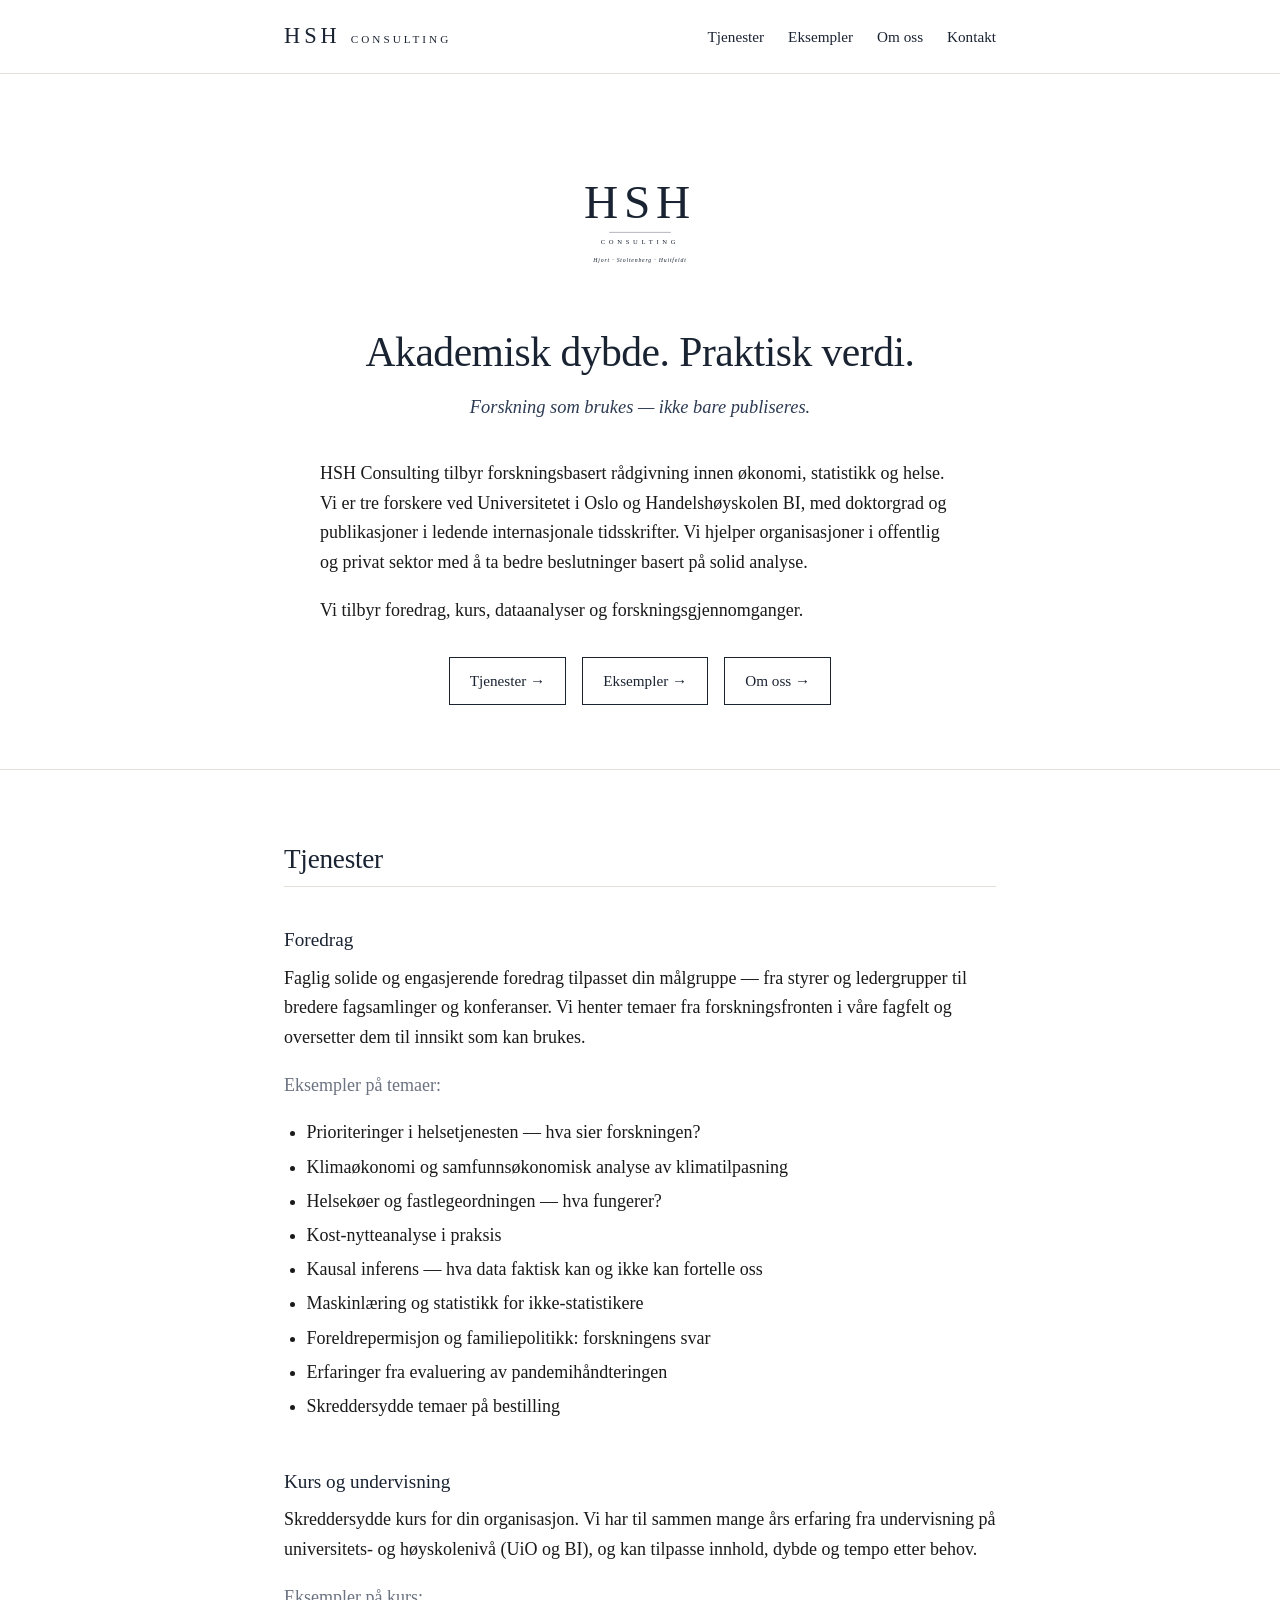
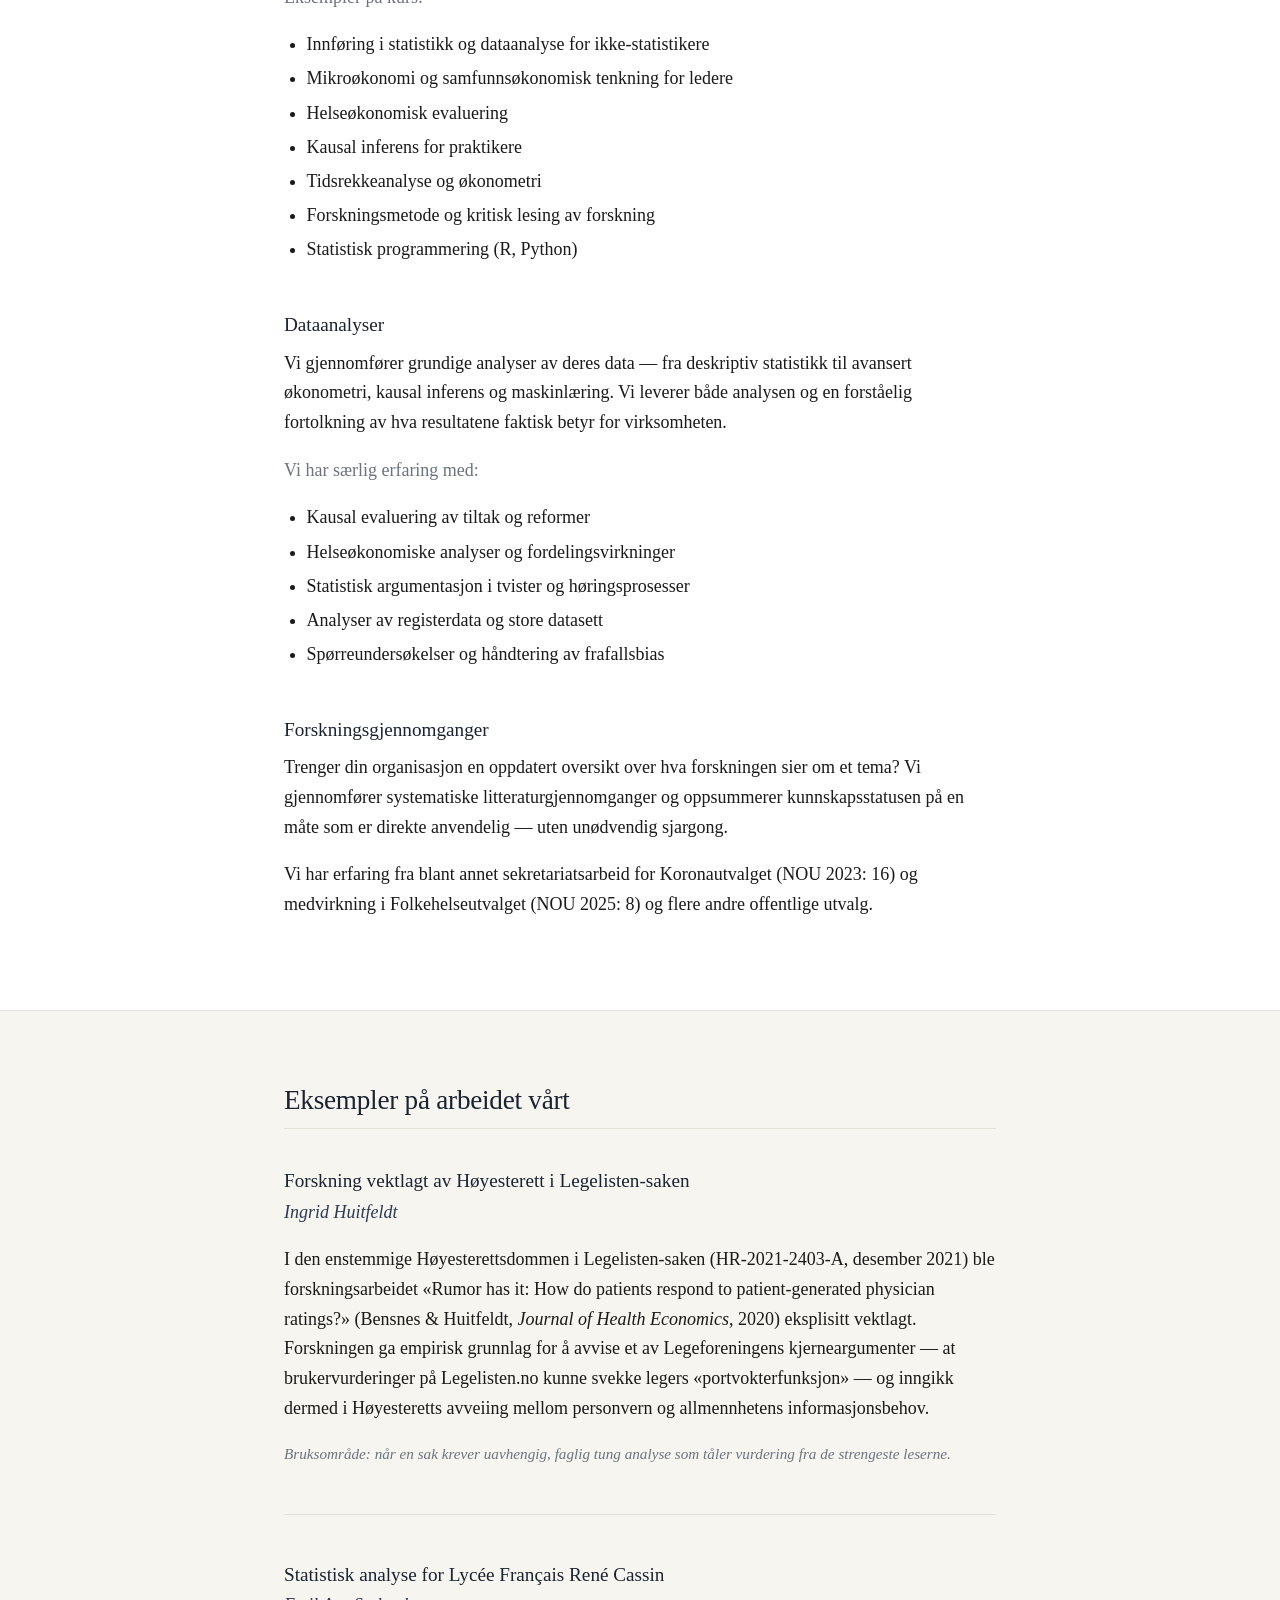
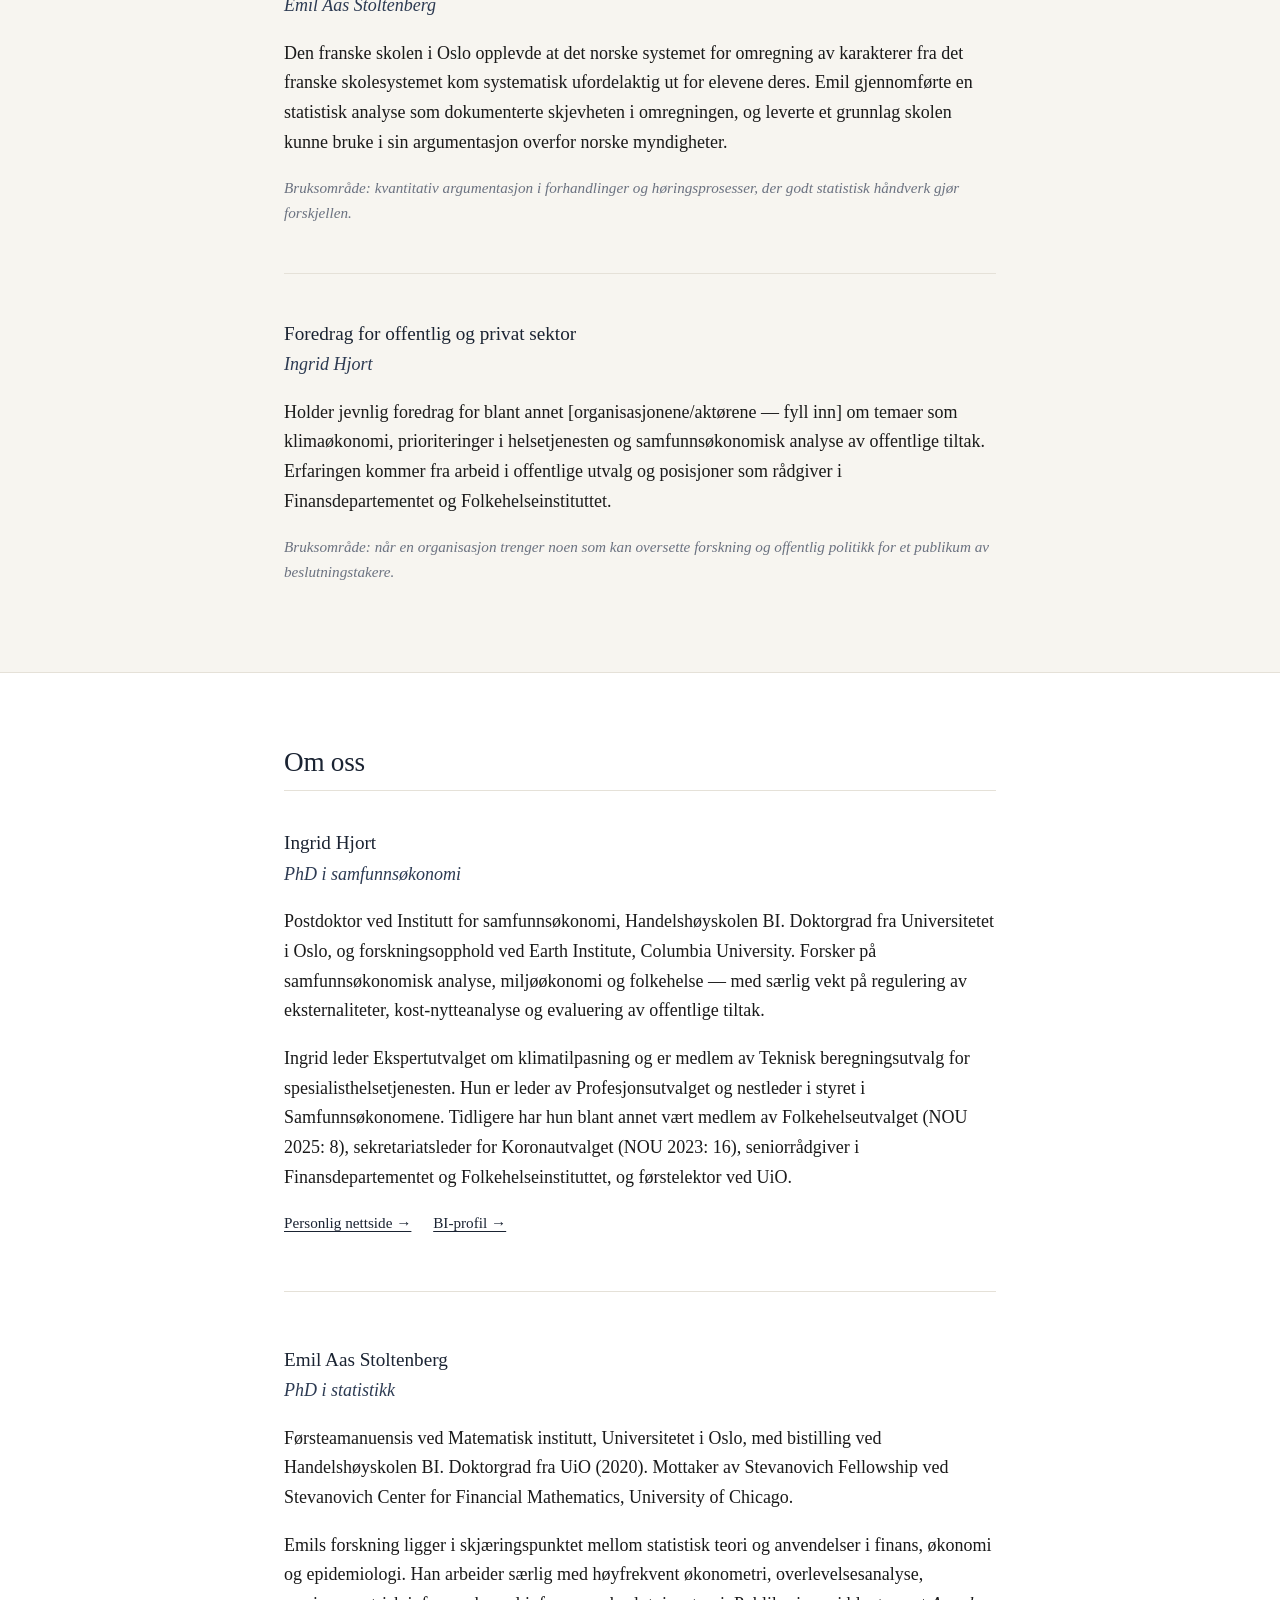
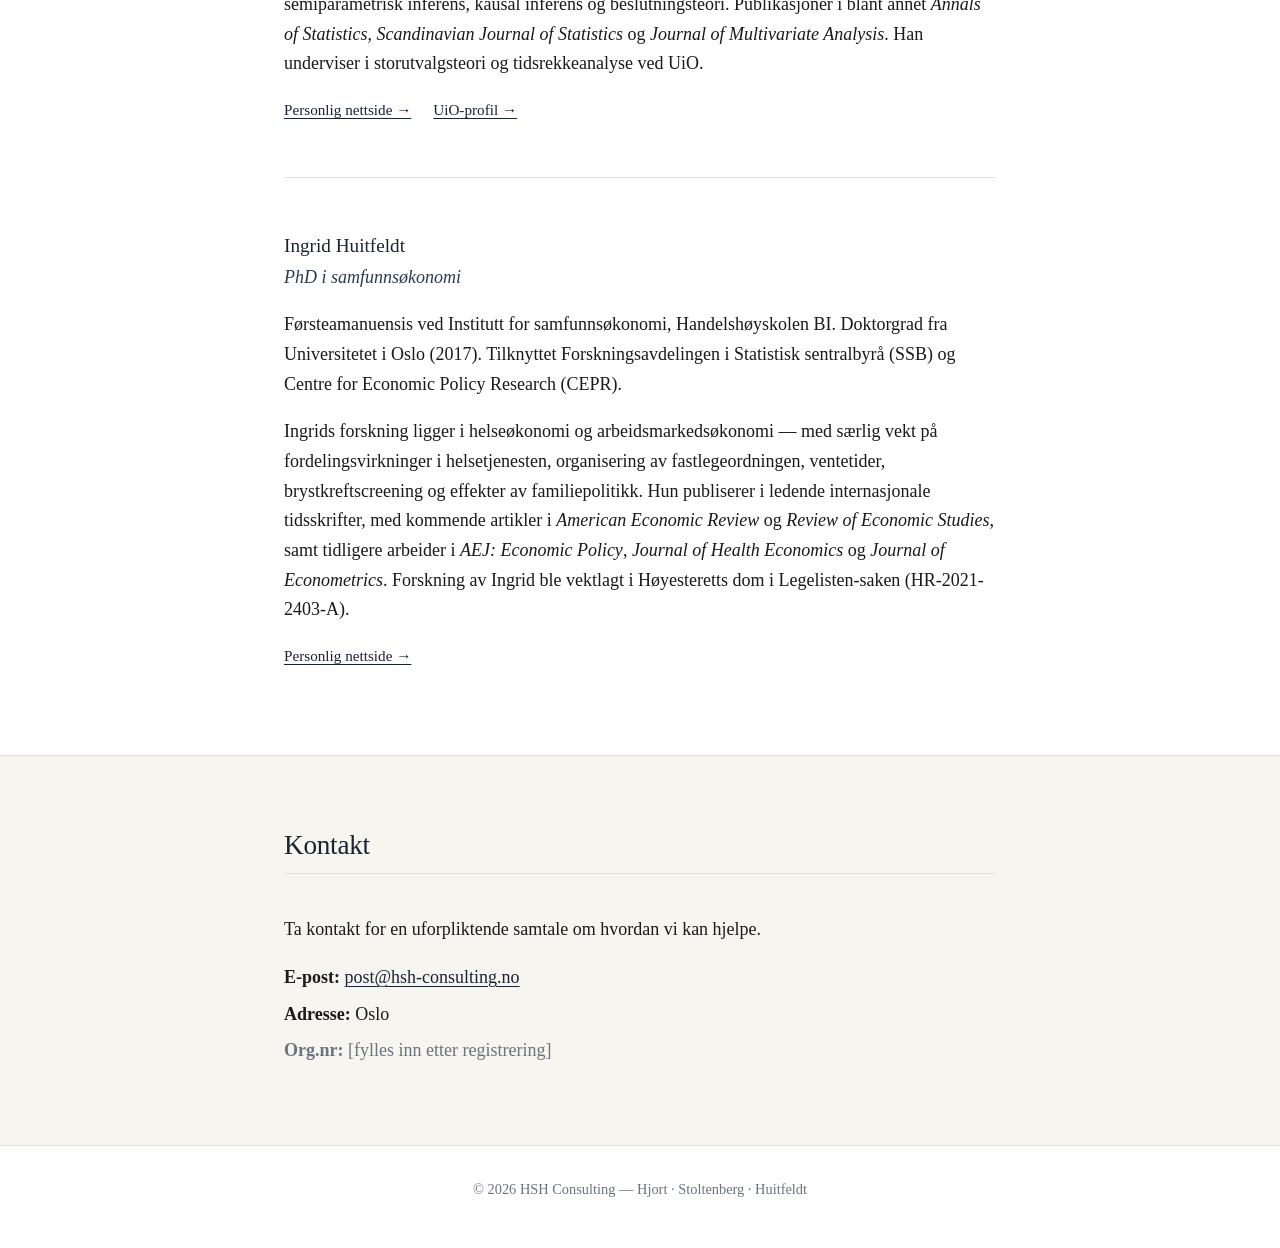
==== index.html @ 367a3dad "Add files via upload" ====
<!DOCTYPE html>
<html lang="nb">
<head>
<meta charset="UTF-8">
<meta name="viewport" content="width=device-width, initial-scale=1.0">
<title>HSH Consulting — Akademisk dybde. Praktisk verdi.</title>
<meta name="description" content="HSH Consulting tilbyr forskningsbasert rådgivning innen økonomi, statistikk og helse. Foredrag, kurs, dataanalyser og forskningsgjennomganger.">
<link rel="stylesheet" href="style.css">
</head>
<body>

<header class="site-header">
  <div class="container header-inner">
    <a href="#top" class="brand" aria-label="HSH Consulting">
      <span class="brand-mark">HSH</span>
      <span class="brand-sub">CONSULTING</span>
    </a>
    <nav class="site-nav" aria-label="Hovedmeny">
      <a href="#tjenester">Tjenester</a>
      <a href="#eksempler">Eksempler</a>
      <a href="#om-oss">Om oss</a>
      <a href="#kontakt">Kontakt</a>
    </nav>
  </div>
</header>

<main id="top">

  <section class="hero">
    <div class="container">
      <img src="hsh-logo.svg" alt="HSH Consulting" class="hero-logo">
      <h1>Akademisk dybde. Praktisk verdi.</h1>
      <p class="hero-sub">Forskning som brukes — ikke bare publiseres.</p>
      <p class="hero-lede">
        HSH Consulting tilbyr forskningsbasert rådgivning innen økonomi, statistikk og helse. Vi er tre forskere ved Universitetet i Oslo og Handelshøyskolen BI, med doktorgrad og publikasjoner i ledende internasjonale tidsskrifter. Vi hjelper organisasjoner i offentlig og privat sektor med å ta bedre beslutninger basert på solid analyse.
      </p>
      <p class="hero-lede">
        Vi tilbyr foredrag, kurs, dataanalyser og forskningsgjennomganger.
      </p>
      <div class="hero-actions">
        <a class="btn" href="#tjenester">Tjenester →</a>
        <a class="btn" href="#eksempler">Eksempler →</a>
        <a class="btn" href="#om-oss">Om oss →</a>
      </div>
    </div>
  </section>

  <section id="tjenester" class="section">
    <div class="container">
      <h2>Tjenester</h2>

      <div class="service">
        <h3>Foredrag</h3>
        <p>Faglig solide og engasjerende foredrag tilpasset din målgruppe — fra styrer og ledergrupper til bredere fagsamlinger og konferanser. Vi henter temaer fra forskningsfronten i våre fagfelt og oversetter dem til innsikt som kan brukes.</p>
        <p class="muted">Eksempler på temaer:</p>
        <ul>
          <li>Prioriteringer i helsetjenesten — hva sier forskningen?</li>
          <li>Klimaøkonomi og samfunnsøkonomisk analyse av klimatilpasning</li>
          <li>Helsekøer og fastlegeordningen — hva fungerer?</li>
          <li>Kost-nytteanalyse i praksis</li>
          <li>Kausal inferens — hva data faktisk kan og ikke kan fortelle oss</li>
          <li>Maskinlæring og statistikk for ikke-statistikere</li>
          <li>Foreldrepermisjon og familiepolitikk: forskningens svar</li>
          <li>Erfaringer fra evaluering av pandemihåndteringen</li>
          <li>Skreddersydde temaer på bestilling</li>
        </ul>
      </div>

      <div class="service">
        <h3>Kurs og undervisning</h3>
        <p>Skreddersydde kurs for din organisasjon. Vi har til sammen mange års erfaring fra undervisning på universitets- og høyskolenivå (UiO og BI), og kan tilpasse innhold, dybde og tempo etter behov.</p>
        <p class="muted">Eksempler på kurs:</p>
        <ul>
          <li>Innføring i statistikk og dataanalyse for ikke-statistikere</li>
          <li>Mikroøkonomi og samfunnsøkonomisk tenkning for ledere</li>
          <li>Helseøkonomisk evaluering</li>
          <li>Kausal inferens for praktikere</li>
          <li>Tidsrekkeanalyse og økonometri</li>
          <li>Forskningsmetode og kritisk lesing av forskning</li>
          <li>Statistisk programmering (R, Python)</li>
        </ul>
      </div>

      <div class="service">
        <h3>Dataanalyser</h3>
        <p>Vi gjennomfører grundige analyser av deres data — fra deskriptiv statistikk til avansert økonometri, kausal inferens og maskinlæring. Vi leverer både analysen og en forståelig fortolkning av hva resultatene faktisk betyr for virksomheten.</p>
        <p class="muted">Vi har særlig erfaring med:</p>
        <ul>
          <li>Kausal evaluering av tiltak og reformer</li>
          <li>Helseøkonomiske analyser og fordelingsvirkninger</li>
          <li>Statistisk argumentasjon i tvister og høringsprosesser</li>
          <li>Analyser av registerdata og store datasett</li>
          <li>Spørreundersøkelser og håndtering av frafallsbias</li>
        </ul>
      </div>

      <div class="service">
        <h3>Forskningsgjennomganger</h3>
        <p>Trenger din organisasjon en oppdatert oversikt over hva forskningen sier om et tema? Vi gjennomfører systematiske litteraturgjennomganger og oppsummerer kunnskapsstatusen på en måte som er direkte anvendelig — uten unødvendig sjargong.</p>
        <p>Vi har erfaring fra blant annet sekretariatsarbeid for Koronautvalget (NOU 2023: 16) og medvirkning i Folkehelseutvalget (NOU 2025: 8) og flere andre offentlige utvalg.</p>
      </div>
    </div>
  </section>

  <section id="eksempler" class="section section-alt">
    <div class="container">
      <h2>Eksempler på arbeidet vårt</h2>

      <article class="case">
        <h3>Forskning vektlagt av Høyesterett i Legelisten-saken</h3>
        <p class="case-author">Ingrid Huitfeldt</p>
        <p>I den enstemmige Høyesterettsdommen i Legelisten-saken (HR-2021-2403-A, desember 2021) ble forskningsarbeidet «Rumor has it: How do patients respond to patient-generated physician ratings?» (Bensnes &amp; Huitfeldt, <em>Journal of Health Economics</em>, 2020) eksplisitt vektlagt. Forskningen ga empirisk grunnlag for å avvise et av Legeforeningens kjerneargumenter — at brukervurderinger på Legelisten.no kunne svekke legers «portvokterfunksjon» — og inngikk dermed i Høyesteretts avveiing mellom personvern og allmennhetens informasjonsbehov.</p>
        <p class="case-use"><em>Bruksområde: når en sak krever uavhengig, faglig tung analyse som tåler vurdering fra de strengeste leserne.</em></p>
      </article>

      <article class="case">
        <h3>Statistisk analyse for Lycée Français René Cassin</h3>
        <p class="case-author">Emil Aas Stoltenberg</p>
        <p>Den franske skolen i Oslo opplevde at det norske systemet for omregning av karakterer fra det franske skolesystemet kom systematisk ufordelaktig ut for elevene deres. Emil gjennomførte en statistisk analyse som dokumenterte skjevheten i omregningen, og leverte et grunnlag skolen kunne bruke i sin argumentasjon overfor norske myndigheter.</p>
        <p class="case-use"><em>Bruksområde: kvantitativ argumentasjon i forhandlinger og høringsprosesser, der godt statistisk håndverk gjør forskjellen.</em></p>
      </article>

      <article class="case">
        <h3>Foredrag for offentlig og privat sektor</h3>
        <p class="case-author">Ingrid Hjort</p>
        <p>Holder jevnlig foredrag for blant annet [organisasjonene/aktørene — fyll inn] om temaer som klimaøkonomi, prioriteringer i helsetjenesten og samfunnsøkonomisk analyse av offentlige tiltak. Erfaringen kommer fra arbeid i offentlige utvalg og posisjoner som rådgiver i Finansdepartementet og Folkehelseinstituttet.</p>
        <p class="case-use"><em>Bruksområde: når en organisasjon trenger noen som kan oversette forskning og offentlig politikk for et publikum av beslutningstakere.</em></p>
      </article>
    </div>
  </section>

  <section id="om-oss" class="section">
    <div class="container">
      <h2>Om oss</h2>

      <article class="person">
        <h3>Ingrid Hjort</h3>
        <p class="person-title">PhD i samfunnsøkonomi</p>
        <p>Postdoktor ved Institutt for samfunnsøkonomi, Handelshøyskolen BI. Doktorgrad fra Universitetet i Oslo, og forskningsopphold ved Earth Institute, Columbia University. Forsker på samfunnsøkonomisk analyse, miljøøkonomi og folkehelse — med særlig vekt på regulering av eksternaliteter, kost-nytteanalyse og evaluering av offentlige tiltak.</p>
        <p>Ingrid leder Ekspertutvalget om klimatilpasning og er medlem av Teknisk beregningsutvalg for spesialisthelsetjenesten. Hun er leder av Profesjonsutvalget og nestleder i styret i Samfunnsøkonomene. Tidligere har hun blant annet vært medlem av Folkehelseutvalget (NOU 2025: 8), sekretariatsleder for Koronautvalget (NOU 2023: 16), seniorrådgiver i Finansdepartementet og Folkehelseinstituttet, og førstelektor ved UiO.</p>
        <p class="person-links">
          <a href="https://sites.google.com/view/ingridhjort" target="_blank" rel="noopener">Personlig nettside →</a>
          <a href="https://www.bi.no/om-bi/ansatte/institutt-for-samfunnsokonomi/ingrid-hjort/" target="_blank" rel="noopener">BI-profil →</a>
        </p>
      </article>

      <article class="person">
        <h3>Emil Aas Stoltenberg</h3>
        <p class="person-title">PhD i statistikk</p>
        <p>Førsteamanuensis ved Matematisk institutt, Universitetet i Oslo, med bistilling ved Handelshøyskolen BI. Doktorgrad fra UiO (2020). Mottaker av Stevanovich Fellowship ved Stevanovich Center for Financial Mathematics, University of Chicago.</p>
        <p>Emils forskning ligger i skjæringspunktet mellom statistisk teori og anvendelser i finans, økonomi og epidemiologi. Han arbeider særlig med høyfrekvent økonometri, overlevelsesanalyse, semiparametrisk inferens, kausal inferens og beslutningsteori. Publikasjoner i blant annet <em>Annals of Statistics</em>, <em>Scandinavian Journal of Statistics</em> og <em>Journal of Multivariate Analysis</em>. Han underviser i storutvalgsteori og tidsrekkeanalyse ved UiO.</p>
        <p class="person-links">
          <a href="https://www.emilstoltenberg.com" target="_blank" rel="noopener">Personlig nettside →</a>
          <a href="https://www.mn.uio.no/math/english/people/aca/emilas/" target="_blank" rel="noopener">UiO-profil →</a>
        </p>
      </article>

      <article class="person">
        <h3>Ingrid Huitfeldt</h3>
        <p class="person-title">PhD i samfunnsøkonomi</p>
        <p>Førsteamanuensis ved Institutt for samfunnsøkonomi, Handelshøyskolen BI. Doktorgrad fra Universitetet i Oslo (2017). Tilknyttet Forskningsavdelingen i Statistisk sentralbyrå (SSB) og Centre for Economic Policy Research (CEPR).</p>
        <p>Ingrids forskning ligger i helseøkonomi og arbeidsmarkedsøkonomi — med særlig vekt på fordelingsvirkninger i helsetjenesten, organisering av fastlegeordningen, ventetider, brystkreftscreening og effekter av familiepolitikk. Hun publiserer i ledende internasjonale tidsskrifter, med kommende artikler i <em>American Economic Review</em> og <em>Review of Economic Studies</em>, samt tidligere arbeider i <em>AEJ: Economic Policy</em>, <em>Journal of Health Economics</em> og <em>Journal of Econometrics</em>. Forskning av Ingrid ble vektlagt i Høyesteretts dom i Legelisten-saken (HR-2021-2403-A).</p>
        <p class="person-links">
          <a href="https://ingridhuitfeldt.com" target="_blank" rel="noopener">Personlig nettside →</a>
        </p>
      </article>
    </div>
  </section>

  <section id="kontakt" class="section section-alt">
    <div class="container contact">
      <h2>Kontakt</h2>
      <p>Ta kontakt for en uforpliktende samtale om hvordan vi kan hjelpe.</p>
      <p class="contact-line"><strong>E-post:</strong> <a href="mailto:post@hsh-consulting.no">post@hsh-consulting.no</a></p>
      <p class="contact-line"><strong>Adresse:</strong> Oslo</p>
      <p class="contact-line muted"><strong>Org.nr:</strong> [fylles inn etter registrering]</p>
    </div>
  </section>

</main>

<footer class="site-footer">
  <div class="container">
    <p>© <span id="year"></span> HSH Consulting — Hjort · Stoltenberg · Huitfeldt</p>
  </div>
</footer>

<script>
  document.getElementById('year').textContent = new Date().getFullYear();
</script>

</body>
</html>
---- style.css ----
:root {
  --navy: #1a2332;
  --navy-soft: #2c3a52;
  --ink: #1a1a1a;
  --muted: #6b7280;
  --bg: #ffffff;
  --bg-alt: #f7f5f0;
  --rule: #e5e1d8;
  --max-width: 760px;
}

* { box-sizing: border-box; }

html { scroll-behavior: smooth; }

body {
  margin: 0;
  font-family: Georgia, "Times New Roman", serif;
  font-size: 18px;
  line-height: 1.65;
  color: var(--ink);
  background: var(--bg);
  -webkit-font-smoothing: antialiased;
  -moz-osx-font-smoothing: grayscale;
}

.container {
  max-width: var(--max-width);
  margin: 0 auto;
  padding: 0 24px;
}

a {
  color: var(--navy);
  text-decoration: underline;
  text-underline-offset: 3px;
  text-decoration-thickness: 1px;
}
a:hover { color: var(--navy-soft); }

h1, h2, h3 {
  font-family: Georgia, "Times New Roman", serif;
  color: var(--navy);
  font-weight: 500;
  line-height: 1.25;
  margin: 0 0 0.5em;
}

h1 { font-size: 2.4rem; letter-spacing: -0.5px; }
h2 { font-size: 1.7rem; letter-spacing: -0.25px; margin-bottom: 1em; }
h3 { font-size: 1.2rem; }

p { margin: 0 0 1em; }

ul {
  margin: 0 0 1em;
  padding-left: 1.25em;
}
ul li { margin-bottom: 0.25em; }

.muted { color: var(--muted); }

/* Header */
.site-header {
  border-bottom: 1px solid var(--rule);
  background: var(--bg);
  position: sticky;
  top: 0;
  z-index: 10;
}
.header-inner {
  display: flex;
  align-items: center;
  justify-content: space-between;
  padding-top: 18px;
  padding-bottom: 18px;
  gap: 24px;
}
.brand {
  text-decoration: none;
  color: var(--navy);
  display: flex;
  align-items: baseline;
  gap: 10px;
}
.brand-mark {
  font-size: 1.4rem;
  letter-spacing: 4px;
  font-weight: 500;
}
.brand-sub {
  font-size: 0.7rem;
  letter-spacing: 3px;
  color: var(--navy);
}
.site-nav {
  display: flex;
  gap: 24px;
  flex-wrap: wrap;
}
.site-nav a {
  text-decoration: none;
  font-size: 0.95rem;
  color: var(--navy);
}
.site-nav a:hover { text-decoration: underline; }

/* Hero */
.hero {
  padding: 80px 0 64px;
  text-align: center;
  border-bottom: 1px solid var(--rule);
}
.hero-logo {
  width: 280px;
  max-width: 80%;
  height: auto;
  margin-bottom: 32px;
}
.hero h1 {
  font-size: 2.6rem;
  margin-bottom: 0.3em;
}
.hero-sub {
  font-style: italic;
  color: var(--navy-soft);
  font-size: 1.15rem;
  margin-bottom: 2em;
}
.hero-lede {
  text-align: left;
  max-width: 640px;
  margin: 0 auto 1em;
}
.hero-actions {
  display: flex;
  justify-content: center;
  gap: 16px;
  flex-wrap: wrap;
  margin-top: 32px;
}
.btn {
  display: inline-block;
  padding: 10px 20px;
  border: 1px solid var(--navy);
  color: var(--navy);
  text-decoration: none;
  font-size: 0.95rem;
  transition: background-color 0.15s ease, color 0.15s ease;
}
.btn:hover {
  background: var(--navy);
  color: #fff;
}

/* Sections */
.section {
  padding: 72px 0;
  border-bottom: 1px solid var(--rule);
}
.section-alt {
  background: var(--bg-alt);
}
.section h2 {
  margin-bottom: 1.5em;
  padding-bottom: 0.4em;
  border-bottom: 1px solid var(--rule);
}

/* Service blocks */
.service {
  margin-bottom: 48px;
}
.service:last-child { margin-bottom: 0; }
.service h3 {
  margin-bottom: 0.6em;
}

/* Cases */
.case {
  margin-bottom: 48px;
  padding-bottom: 32px;
  border-bottom: 1px solid var(--rule);
}
.case:last-child {
  border-bottom: none;
  padding-bottom: 0;
  margin-bottom: 0;
}
.case-author {
  color: var(--navy-soft);
  font-style: italic;
  margin-top: -0.3em;
  margin-bottom: 1em;
}
.case-use {
  color: var(--muted);
  font-size: 0.95rem;
  margin-top: 1em;
}

/* People */
.person {
  margin-bottom: 56px;
  padding-bottom: 40px;
  border-bottom: 1px solid var(--rule);
}
.person:last-child {
  border-bottom: none;
  padding-bottom: 0;
  margin-bottom: 0;
}
.person-title {
  color: var(--navy-soft);
  font-style: italic;
  margin-top: -0.3em;
  margin-bottom: 1em;
}
.person-links {
  margin-top: 1em;
  font-size: 0.95rem;
}
.person-links a {
  margin-right: 18px;
  white-space: nowrap;
}

/* Contact */
.contact .contact-line {
  margin-bottom: 0.4em;
}

/* Footer */
.site-footer {
  padding: 32px 0;
  text-align: center;
  color: var(--muted);
  font-size: 0.9rem;
}

/* Responsive */
@media (max-width: 640px) {
  body { font-size: 17px; }
  h1 { font-size: 2rem; }
  .hero h1 { font-size: 2rem; }
  h2 { font-size: 1.4rem; }
  .hero { padding: 56px 0 48px; }
  .section { padding: 56px 0; }
  .header-inner {
    flex-direction: column;
    align-items: flex-start;
    gap: 12px;
  }
  .site-nav {
    gap: 18px;
    font-size: 0.9rem;
  }
}
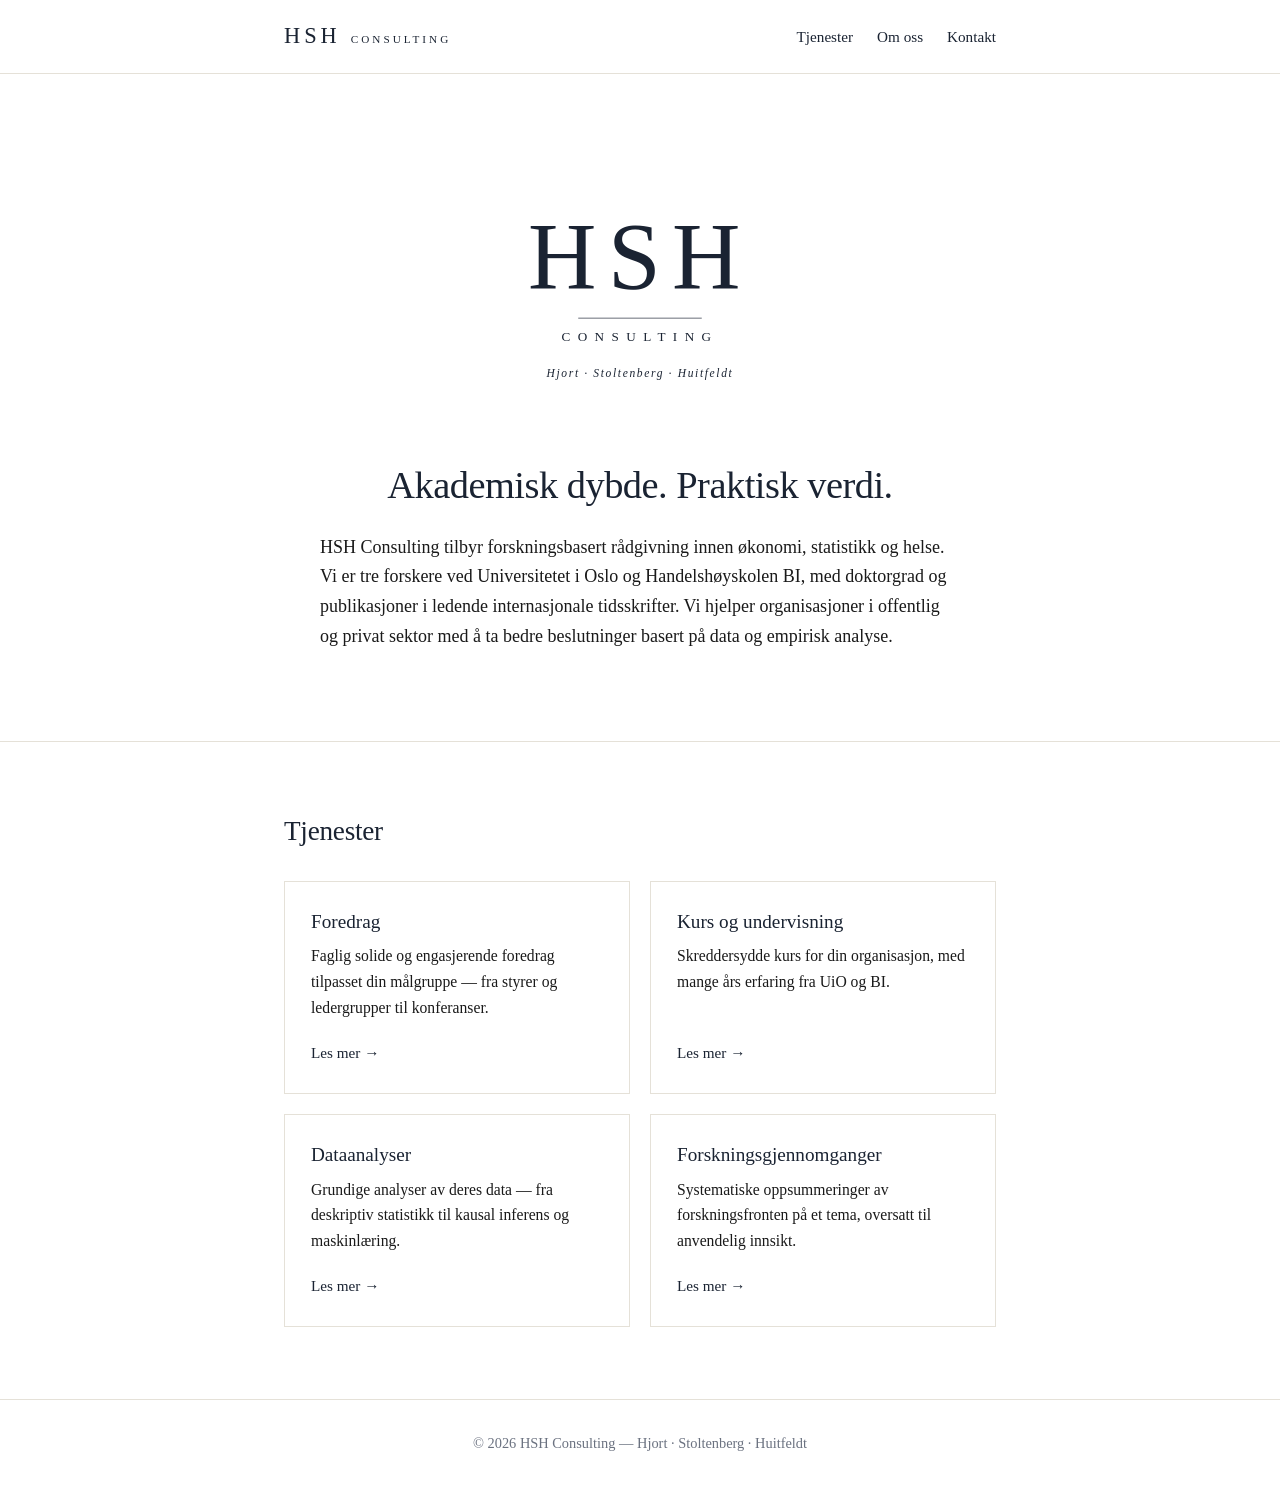
==== commit 87d5cb15: "Add files via upload" ====
--- a/index.html
+++ b/index.html
@@ -11,169 +11,60 @@
 
 <header class="site-header">
   <div class="container header-inner">
-    <a href="#top" class="brand" aria-label="HSH Consulting">
+    <a href="index.html" class="brand" aria-label="HSH Consulting">
       <span class="brand-mark">HSH</span>
       <span class="brand-sub">CONSULTING</span>
     </a>
     <nav class="site-nav" aria-label="Hovedmeny">
-      <a href="#tjenester">Tjenester</a>
-      <a href="#eksempler">Eksempler</a>
-      <a href="#om-oss">Om oss</a>
-      <a href="#kontakt">Kontakt</a>
+      <a href="index.html#tjenester">Tjenester</a>
+      <a href="om-oss.html">Om oss</a>
+      <a href="kontakt.html">Kontakt</a>
     </nav>
   </div>
 </header>
 
-<main id="top">
+<main>
 
   <section class="hero">
     <div class="container">
-      <img src="hsh-logo.svg" alt="HSH Consulting" class="hero-logo">
+      <img src="hsh-logo.svg" alt="HSH Consulting — Hjort, Stoltenberg, Huitfeldt" class="hero-logo">
       <h1>Akademisk dybde. Praktisk verdi.</h1>
-      <p class="hero-sub">Forskning som brukes — ikke bare publiseres.</p>
       <p class="hero-lede">
-        HSH Consulting tilbyr forskningsbasert rådgivning innen økonomi, statistikk og helse. Vi er tre forskere ved Universitetet i Oslo og Handelshøyskolen BI, med doktorgrad og publikasjoner i ledende internasjonale tidsskrifter. Vi hjelper organisasjoner i offentlig og privat sektor med å ta bedre beslutninger basert på solid analyse.
+        HSH Consulting tilbyr forskningsbasert rådgivning innen økonomi, statistikk og helse. Vi er tre forskere ved Universitetet i Oslo og Handelshøyskolen BI, med doktorgrad og publikasjoner i ledende internasjonale tidsskrifter. Vi hjelper organisasjoner i offentlig og privat sektor med å ta bedre beslutninger basert på data og empirisk analyse.
       </p>
-      <p class="hero-lede">
-        Vi tilbyr foredrag, kurs, dataanalyser og forskningsgjennomganger.
-      </p>
-      <div class="hero-actions">
-        <a class="btn" href="#tjenester">Tjenester →</a>
-        <a class="btn" href="#eksempler">Eksempler →</a>
-        <a class="btn" href="#om-oss">Om oss →</a>
-      </div>
     </div>
   </section>
 
   <section id="tjenester" class="section">
     <div class="container">
       <h2>Tjenester</h2>
+      <div class="tile-grid">
 
-      <div class="service">
-        <h3>Foredrag</h3>
-        <p>Faglig solide og engasjerende foredrag tilpasset din målgruppe — fra styrer og ledergrupper til bredere fagsamlinger og konferanser. Vi henter temaer fra forskningsfronten i våre fagfelt og oversetter dem til innsikt som kan brukes.</p>
-        <p class="muted">Eksempler på temaer:</p>
-        <ul>
-          <li>Prioriteringer i helsetjenesten — hva sier forskningen?</li>
-          <li>Klimaøkonomi og samfunnsøkonomisk analyse av klimatilpasning</li>
-          <li>Helsekøer og fastlegeordningen — hva fungerer?</li>
-          <li>Kost-nytteanalyse i praksis</li>
-          <li>Kausal inferens — hva data faktisk kan og ikke kan fortelle oss</li>
-          <li>Maskinlæring og statistikk for ikke-statistikere</li>
-          <li>Foreldrepermisjon og familiepolitikk: forskningens svar</li>
-          <li>Erfaringer fra evaluering av pandemihåndteringen</li>
-          <li>Skreddersydde temaer på bestilling</li>
-        </ul>
+        <a class="tile" href="foredrag.html">
+          <h3>Foredrag</h3>
+          <p>Faglig solide og engasjerende foredrag tilpasset din målgruppe — fra styrer og ledergrupper til konferanser.</p>
+          <span class="tile-cta">Les mer →</span>
+        </a>
+
+        <a class="tile" href="kurs.html">
+          <h3>Kurs og undervisning</h3>
+          <p>Skreddersydde kurs for din organisasjon, med mange års erfaring fra UiO og BI.</p>
+          <span class="tile-cta">Les mer →</span>
+        </a>
+
+        <a class="tile" href="dataanalyser.html">
+          <h3>Dataanalyser</h3>
+          <p>Grundige analyser av deres data — fra deskriptiv statistikk til kausal inferens og maskinlæring.</p>
+          <span class="tile-cta">Les mer →</span>
+        </a>
+
+        <a class="tile" href="forskningsgjennomganger.html">
+          <h3>Forskningsgjennomganger</h3>
+          <p>Systematiske oppsummeringer av forskningsfronten på et tema, oversatt til anvendelig innsikt.</p>
+          <span class="tile-cta">Les mer →</span>
+        </a>
+
       </div>
-
-      <div class="service">
-        <h3>Kurs og undervisning</h3>
-        <p>Skreddersydde kurs for din organisasjon. Vi har til sammen mange års erfaring fra undervisning på universitets- og høyskolenivå (UiO og BI), og kan tilpasse innhold, dybde og tempo etter behov.</p>
-        <p class="muted">Eksempler på kurs:</p>
-        <ul>
-          <li>Innføring i statistikk og dataanalyse for ikke-statistikere</li>
-          <li>Mikroøkonomi og samfunnsøkonomisk tenkning for ledere</li>
-          <li>Helseøkonomisk evaluering</li>
-          <li>Kausal inferens for praktikere</li>
-          <li>Tidsrekkeanalyse og økonometri</li>
-          <li>Forskningsmetode og kritisk lesing av forskning</li>
-          <li>Statistisk programmering (R, Python)</li>
-        </ul>
-      </div>
-
-      <div class="service">
-        <h3>Dataanalyser</h3>
-        <p>Vi gjennomfører grundige analyser av deres data — fra deskriptiv statistikk til avansert økonometri, kausal inferens og maskinlæring. Vi leverer både analysen og en forståelig fortolkning av hva resultatene faktisk betyr for virksomheten.</p>
-        <p class="muted">Vi har særlig erfaring med:</p>
-        <ul>
-          <li>Kausal evaluering av tiltak og reformer</li>
-          <li>Helseøkonomiske analyser og fordelingsvirkninger</li>
-          <li>Statistisk argumentasjon i tvister og høringsprosesser</li>
-          <li>Analyser av registerdata og store datasett</li>
-          <li>Spørreundersøkelser og håndtering av frafallsbias</li>
-        </ul>
-      </div>
-
-      <div class="service">
-        <h3>Forskningsgjennomganger</h3>
-        <p>Trenger din organisasjon en oppdatert oversikt over hva forskningen sier om et tema? Vi gjennomfører systematiske litteraturgjennomganger og oppsummerer kunnskapsstatusen på en måte som er direkte anvendelig — uten unødvendig sjargong.</p>
-        <p>Vi har erfaring fra blant annet sekretariatsarbeid for Koronautvalget (NOU 2023: 16) og medvirkning i Folkehelseutvalget (NOU 2025: 8) og flere andre offentlige utvalg.</p>
-      </div>
-    </div>
-  </section>
-
-  <section id="eksempler" class="section section-alt">
-    <div class="container">
-      <h2>Eksempler på arbeidet vårt</h2>
-
-      <article class="case">
-        <h3>Forskning vektlagt av Høyesterett i Legelisten-saken</h3>
-        <p class="case-author">Ingrid Huitfeldt</p>
-        <p>I den enstemmige Høyesterettsdommen i Legelisten-saken (HR-2021-2403-A, desember 2021) ble forskningsarbeidet «Rumor has it: How do patients respond to patient-generated physician ratings?» (Bensnes &amp; Huitfeldt, <em>Journal of Health Economics</em>, 2020) eksplisitt vektlagt. Forskningen ga empirisk grunnlag for å avvise et av Legeforeningens kjerneargumenter — at brukervurderinger på Legelisten.no kunne svekke legers «portvokterfunksjon» — og inngikk dermed i Høyesteretts avveiing mellom personvern og allmennhetens informasjonsbehov.</p>
-        <p class="case-use"><em>Bruksområde: når en sak krever uavhengig, faglig tung analyse som tåler vurdering fra de strengeste leserne.</em></p>
-      </article>
-
-      <article class="case">
-        <h3>Statistisk analyse for Lycée Français René Cassin</h3>
-        <p class="case-author">Emil Aas Stoltenberg</p>
-        <p>Den franske skolen i Oslo opplevde at det norske systemet for omregning av karakterer fra det franske skolesystemet kom systematisk ufordelaktig ut for elevene deres. Emil gjennomførte en statistisk analyse som dokumenterte skjevheten i omregningen, og leverte et grunnlag skolen kunne bruke i sin argumentasjon overfor norske myndigheter.</p>
-        <p class="case-use"><em>Bruksområde: kvantitativ argumentasjon i forhandlinger og høringsprosesser, der godt statistisk håndverk gjør forskjellen.</em></p>
-      </article>
-
-      <article class="case">
-        <h3>Foredrag for offentlig og privat sektor</h3>
-        <p class="case-author">Ingrid Hjort</p>
-        <p>Holder jevnlig foredrag for blant annet [organisasjonene/aktørene — fyll inn] om temaer som klimaøkonomi, prioriteringer i helsetjenesten og samfunnsøkonomisk analyse av offentlige tiltak. Erfaringen kommer fra arbeid i offentlige utvalg og posisjoner som rådgiver i Finansdepartementet og Folkehelseinstituttet.</p>
-        <p class="case-use"><em>Bruksområde: når en organisasjon trenger noen som kan oversette forskning og offentlig politikk for et publikum av beslutningstakere.</em></p>
-      </article>
-    </div>
-  </section>
-
-  <section id="om-oss" class="section">
-    <div class="container">
-      <h2>Om oss</h2>
-
-      <article class="person">
-        <h3>Ingrid Hjort</h3>
-        <p class="person-title">PhD i samfunnsøkonomi</p>
-        <p>Postdoktor ved Institutt for samfunnsøkonomi, Handelshøyskolen BI. Doktorgrad fra Universitetet i Oslo, og forskningsopphold ved Earth Institute, Columbia University. Forsker på samfunnsøkonomisk analyse, miljøøkonomi og folkehelse — med særlig vekt på regulering av eksternaliteter, kost-nytteanalyse og evaluering av offentlige tiltak.</p>
-        <p>Ingrid leder Ekspertutvalget om klimatilpasning og er medlem av Teknisk beregningsutvalg for spesialisthelsetjenesten. Hun er leder av Profesjonsutvalget og nestleder i styret i Samfunnsøkonomene. Tidligere har hun blant annet vært medlem av Folkehelseutvalget (NOU 2025: 8), sekretariatsleder for Koronautvalget (NOU 2023: 16), seniorrådgiver i Finansdepartementet og Folkehelseinstituttet, og førstelektor ved UiO.</p>
-        <p class="person-links">
-          <a href="https://sites.google.com/view/ingridhjort" target="_blank" rel="noopener">Personlig nettside →</a>
-          <a href="https://www.bi.no/om-bi/ansatte/institutt-for-samfunnsokonomi/ingrid-hjort/" target="_blank" rel="noopener">BI-profil →</a>
-        </p>
-      </article>
-
-      <article class="person">
-        <h3>Emil Aas Stoltenberg</h3>
-        <p class="person-title">PhD i statistikk</p>
-        <p>Førsteamanuensis ved Matematisk institutt, Universitetet i Oslo, med bistilling ved Handelshøyskolen BI. Doktorgrad fra UiO (2020). Mottaker av Stevanovich Fellowship ved Stevanovich Center for Financial Mathematics, University of Chicago.</p>
-        <p>Emils forskning ligger i skjæringspunktet mellom statistisk teori og anvendelser i finans, økonomi og epidemiologi. Han arbeider særlig med høyfrekvent økonometri, overlevelsesanalyse, semiparametrisk inferens, kausal inferens og beslutningsteori. Publikasjoner i blant annet <em>Annals of Statistics</em>, <em>Scandinavian Journal of Statistics</em> og <em>Journal of Multivariate Analysis</em>. Han underviser i storutvalgsteori og tidsrekkeanalyse ved UiO.</p>
-        <p class="person-links">
-          <a href="https://www.emilstoltenberg.com" target="_blank" rel="noopener">Personlig nettside →</a>
-          <a href="https://www.mn.uio.no/math/english/people/aca/emilas/" target="_blank" rel="noopener">UiO-profil →</a>
-        </p>
-      </article>
-
-      <article class="person">
-        <h3>Ingrid Huitfeldt</h3>
-        <p class="person-title">PhD i samfunnsøkonomi</p>
-        <p>Førsteamanuensis ved Institutt for samfunnsøkonomi, Handelshøyskolen BI. Doktorgrad fra Universitetet i Oslo (2017). Tilknyttet Forskningsavdelingen i Statistisk sentralbyrå (SSB) og Centre for Economic Policy Research (CEPR).</p>
-        <p>Ingrids forskning ligger i helseøkonomi og arbeidsmarkedsøkonomi — med særlig vekt på fordelingsvirkninger i helsetjenesten, organisering av fastlegeordningen, ventetider, brystkreftscreening og effekter av familiepolitikk. Hun publiserer i ledende internasjonale tidsskrifter, med kommende artikler i <em>American Economic Review</em> og <em>Review of Economic Studies</em>, samt tidligere arbeider i <em>AEJ: Economic Policy</em>, <em>Journal of Health Economics</em> og <em>Journal of Econometrics</em>. Forskning av Ingrid ble vektlagt i Høyesteretts dom i Legelisten-saken (HR-2021-2403-A).</p>
-        <p class="person-links">
-          <a href="https://ingridhuitfeldt.com" target="_blank" rel="noopener">Personlig nettside →</a>
-        </p>
-      </article>
-    </div>
-  </section>
-
-  <section id="kontakt" class="section section-alt">
-    <div class="container contact">
-      <h2>Kontakt</h2>
-      <p>Ta kontakt for en uforpliktende samtale om hvordan vi kan hjelpe.</p>
-      <p class="contact-line"><strong>E-post:</strong> <a href="mailto:post@hsh-consulting.no">post@hsh-consulting.no</a></p>
-      <p class="contact-line"><strong>Adresse:</strong> Oslo</p>
-      <p class="contact-line muted"><strong>Org.nr:</strong> [fylles inn etter registrering]</p>
     </div>
   </section>
 
--- a/style.css
+++ b/style.css
@@ -7,6 +7,7 @@
   --bg-alt: #f7f5f0;
   --rule: #e5e1d8;
   --max-width: 760px;
+  --max-width-wide: 920px;
 }
 
 * { box-sizing: border-box; }
@@ -107,38 +108,30 @@
 
 /* Hero */
 .hero {
-  padding: 80px 0 64px;
+  padding: 88px 0 72px;
   text-align: center;
   border-bottom: 1px solid var(--rule);
 }
 .hero-logo {
-  width: 280px;
-  max-width: 80%;
+  width: 560px;
+  max-width: 95%;
   height: auto;
-  margin-bottom: 32px;
+  margin-bottom: 36px;
+  display: block;
+  margin-left: auto;
+  margin-right: auto;
 }
 .hero h1 {
-  font-size: 2.6rem;
-  margin-bottom: 0.3em;
-}
-.hero-sub {
-  font-style: italic;
-  color: var(--navy-soft);
-  font-size: 1.15rem;
-  margin-bottom: 2em;
+  font-size: 2.4rem;
+  margin-bottom: 0.6em;
 }
 .hero-lede {
   text-align: left;
   max-width: 640px;
   margin: 0 auto 1em;
 }
-.hero-actions {
-  display: flex;
-  justify-content: center;
-  gap: 16px;
-  flex-wrap: wrap;
-  margin-top: 32px;
-}
+
+/* Buttons */
 .btn {
   display: inline-block;
   padding: 10px 20px;
@@ -156,47 +149,78 @@
 /* Sections */
 .section {
   padding: 72px 0;
-  border-bottom: 1px solid var(--rule);
+}
+.section + .section {
+  border-top: 1px solid var(--rule);
 }
 .section-alt {
   background: var(--bg-alt);
 }
 .section h2 {
+  margin-bottom: 1.2em;
+}
+
+/* Page section (subpages) */
+.page-section { padding-top: 56px; }
+.breadcrumb {
+  font-size: 0.95rem;
   margin-bottom: 1.5em;
-  padding-bottom: 0.4em;
-  border-bottom: 1px solid var(--rule);
-}
-
-/* Service blocks */
-.service {
-  margin-bottom: 48px;
-}
-.service:last-child { margin-bottom: 0; }
-.service h3 {
+  color: var(--muted);
+}
+.breadcrumb a {
+  text-decoration: none;
+  color: var(--navy);
+}
+.breadcrumb a:hover { text-decoration: underline; }
+
+.subhead {
+  font-size: 1.15rem;
+  margin-top: 2em;
   margin-bottom: 0.6em;
-}
-
-/* Cases */
-.case {
-  margin-bottom: 48px;
-  padding-bottom: 32px;
-  border-bottom: 1px solid var(--rule);
-}
-.case:last-child {
-  border-bottom: none;
-  padding-bottom: 0;
-  margin-bottom: 0;
-}
-.case-author {
-  color: var(--navy-soft);
+  color: var(--navy);
   font-style: italic;
-  margin-top: -0.3em;
-  margin-bottom: 1em;
-}
-.case-use {
-  color: var(--muted);
-  font-size: 0.95rem;
-  margin-top: 1em;
+}
+
+.page-cta {
+  margin-top: 2.5em;
+}
+
+/* Tile grid */
+.tile-grid {
+  display: grid;
+  grid-template-columns: repeat(2, 1fr);
+  gap: 20px;
+  margin-top: 8px;
+}
+.tile {
+  display: flex;
+  flex-direction: column;
+  padding: 28px 26px;
+  border: 1px solid var(--rule);
+  background: #fff;
+  text-decoration: none;
+  color: inherit;
+  transition: border-color 0.15s ease, transform 0.15s ease, box-shadow 0.15s ease;
+}
+.tile:hover {
+  border-color: var(--navy);
+  transform: translateY(-2px);
+  box-shadow: 0 4px 14px rgba(26, 35, 50, 0.08);
+}
+.tile h3 {
+  margin: 0 0 0.5em;
+  color: var(--navy);
+}
+.tile p {
+  flex-grow: 1;
+  margin-bottom: 1.2em;
+  color: var(--ink);
+  font-size: 0.98rem;
+}
+.tile-cta {
+  color: var(--navy);
+  font-size: 0.95rem;
+  font-weight: 500;
 }
 
 /* People */
@@ -210,10 +234,15 @@
   padding-bottom: 0;
   margin-bottom: 0;
 }
+.person h2 {
+  margin-bottom: 0.2em;
+  padding-bottom: 0;
+  border-bottom: none;
+}
 .person-title {
   color: var(--navy-soft);
   font-style: italic;
-  margin-top: -0.3em;
+  margin-top: 0;
   margin-bottom: 1em;
 }
 .person-links {
@@ -236,15 +265,17 @@
   text-align: center;
   color: var(--muted);
   font-size: 0.9rem;
+  border-top: 1px solid var(--rule);
 }
 
 /* Responsive */
 @media (max-width: 640px) {
   body { font-size: 17px; }
   h1 { font-size: 2rem; }
-  .hero h1 { font-size: 2rem; }
+  .hero h1 { font-size: 1.8rem; }
   h2 { font-size: 1.4rem; }
   .hero { padding: 56px 0 48px; }
+  .hero-logo { margin-bottom: 28px; }
   .section { padding: 56px 0; }
   .header-inner {
     flex-direction: column;
@@ -255,4 +286,11 @@
     gap: 18px;
     font-size: 0.9rem;
   }
-}
+  .tile-grid {
+    grid-template-columns: 1fr;
+    gap: 14px;
+  }
+  .tile {
+    padding: 24px 22px;
+  }
+}
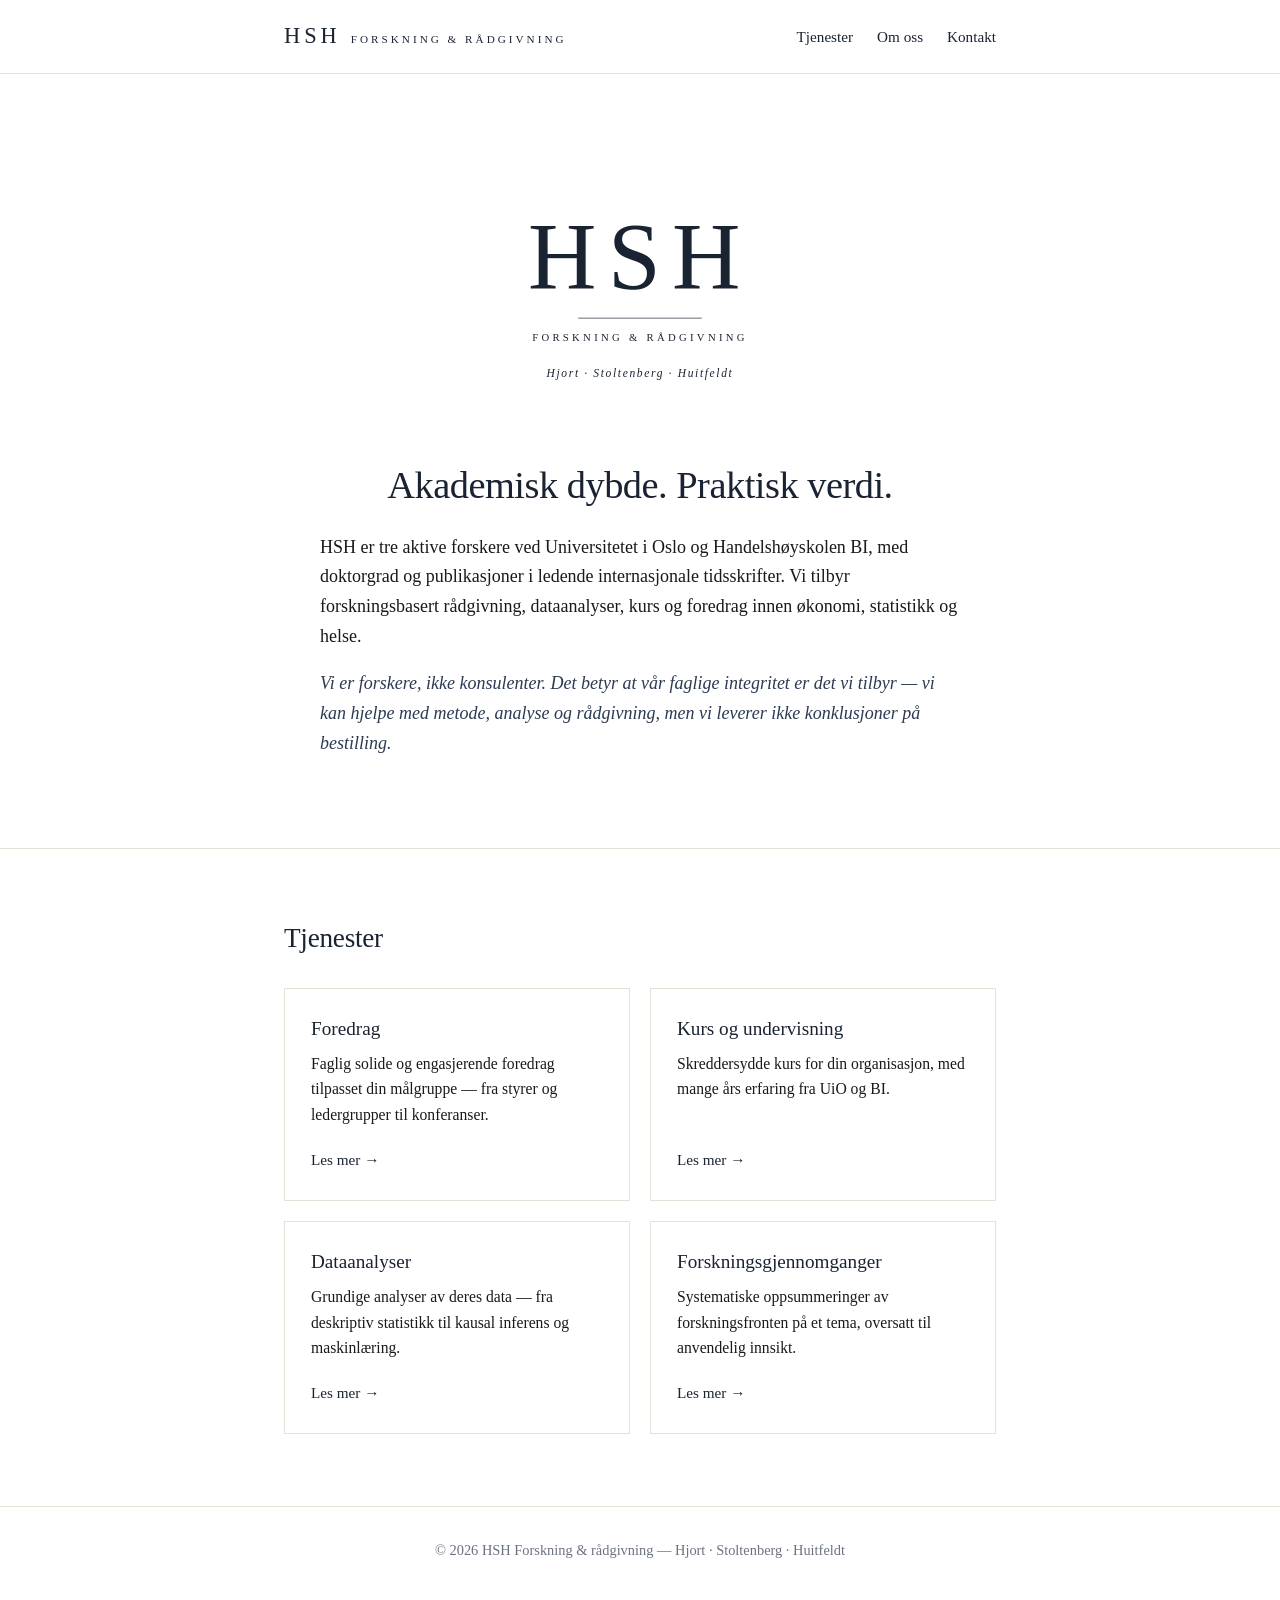
==== commit 1db4d924: "Add files via upload" ====
--- a/index.html
+++ b/index.html
@@ -3,17 +3,17 @@
 <head>
 <meta charset="UTF-8">
 <meta name="viewport" content="width=device-width, initial-scale=1.0">
-<title>HSH Consulting — Akademisk dybde. Praktisk verdi.</title>
-<meta name="description" content="HSH Consulting tilbyr forskningsbasert rådgivning innen økonomi, statistikk og helse. Foredrag, kurs, dataanalyser og forskningsgjennomganger.">
+<title>HSH Forskning &amp; rådgivning — Akademisk dybde. Praktisk verdi.</title>
+<meta name="description" content="HSH er tre aktive forskere ved UiO og BI som tilbyr forskningsbasert rådgivning, dataanalyser, kurs og foredrag innen økonomi, statistikk og helse.">
 <link rel="stylesheet" href="style.css">
 </head>
 <body>
 
 <header class="site-header">
   <div class="container header-inner">
-    <a href="index.html" class="brand" aria-label="HSH Consulting">
+    <a href="index.html" class="brand" aria-label="HSH Forskning og rådgivning">
       <span class="brand-mark">HSH</span>
-      <span class="brand-sub">CONSULTING</span>
+      <span class="brand-sub">FORSKNING &amp; RÅDGIVNING</span>
     </a>
     <nav class="site-nav" aria-label="Hovedmeny">
       <a href="index.html#tjenester">Tjenester</a>
@@ -27,10 +27,13 @@
 
   <section class="hero">
     <div class="container">
-      <img src="hsh-logo.svg" alt="HSH Consulting — Hjort, Stoltenberg, Huitfeldt" class="hero-logo">
+      <img src="hsh-logo.svg" alt="HSH Forskning og rådgivning — Hjort, Stoltenberg, Huitfeldt" class="hero-logo">
       <h1>Akademisk dybde. Praktisk verdi.</h1>
       <p class="hero-lede">
-        HSH Consulting tilbyr forskningsbasert rådgivning innen økonomi, statistikk og helse. Vi er tre forskere ved Universitetet i Oslo og Handelshøyskolen BI, med doktorgrad og publikasjoner i ledende internasjonale tidsskrifter. Vi hjelper organisasjoner i offentlig og privat sektor med å ta bedre beslutninger basert på data og empirisk analyse.
+        HSH er tre aktive forskere ved Universitetet i Oslo og Handelshøyskolen BI, med doktorgrad og publikasjoner i ledende internasjonale tidsskrifter. Vi tilbyr forskningsbasert rådgivning, dataanalyser, kurs og foredrag innen økonomi, statistikk og helse.
+      </p>
+      <p class="hero-lede hero-stance">
+        Vi er forskere, ikke konsulenter. Det betyr at vår faglige integritet er det vi tilbyr — vi kan hjelpe med metode, analyse og rådgivning, men vi leverer ikke konklusjoner på bestilling.
       </p>
     </div>
   </section>
@@ -72,7 +75,7 @@
 
 <footer class="site-footer">
   <div class="container">
-    <p>© <span id="year"></span> HSH Consulting — Hjort · Stoltenberg · Huitfeldt</p>
+    <p>© <span id="year"></span> HSH Forskning &amp; rådgivning — Hjort · Stoltenberg · Huitfeldt</p>
   </div>
 </footer>
 
--- a/style.css
+++ b/style.css
@@ -129,6 +129,10 @@
   text-align: left;
   max-width: 640px;
   margin: 0 auto 1em;
+}
+.hero-stance {
+  font-style: italic;
+  color: var(--navy-soft);
 }
 
 /* Buttons */
